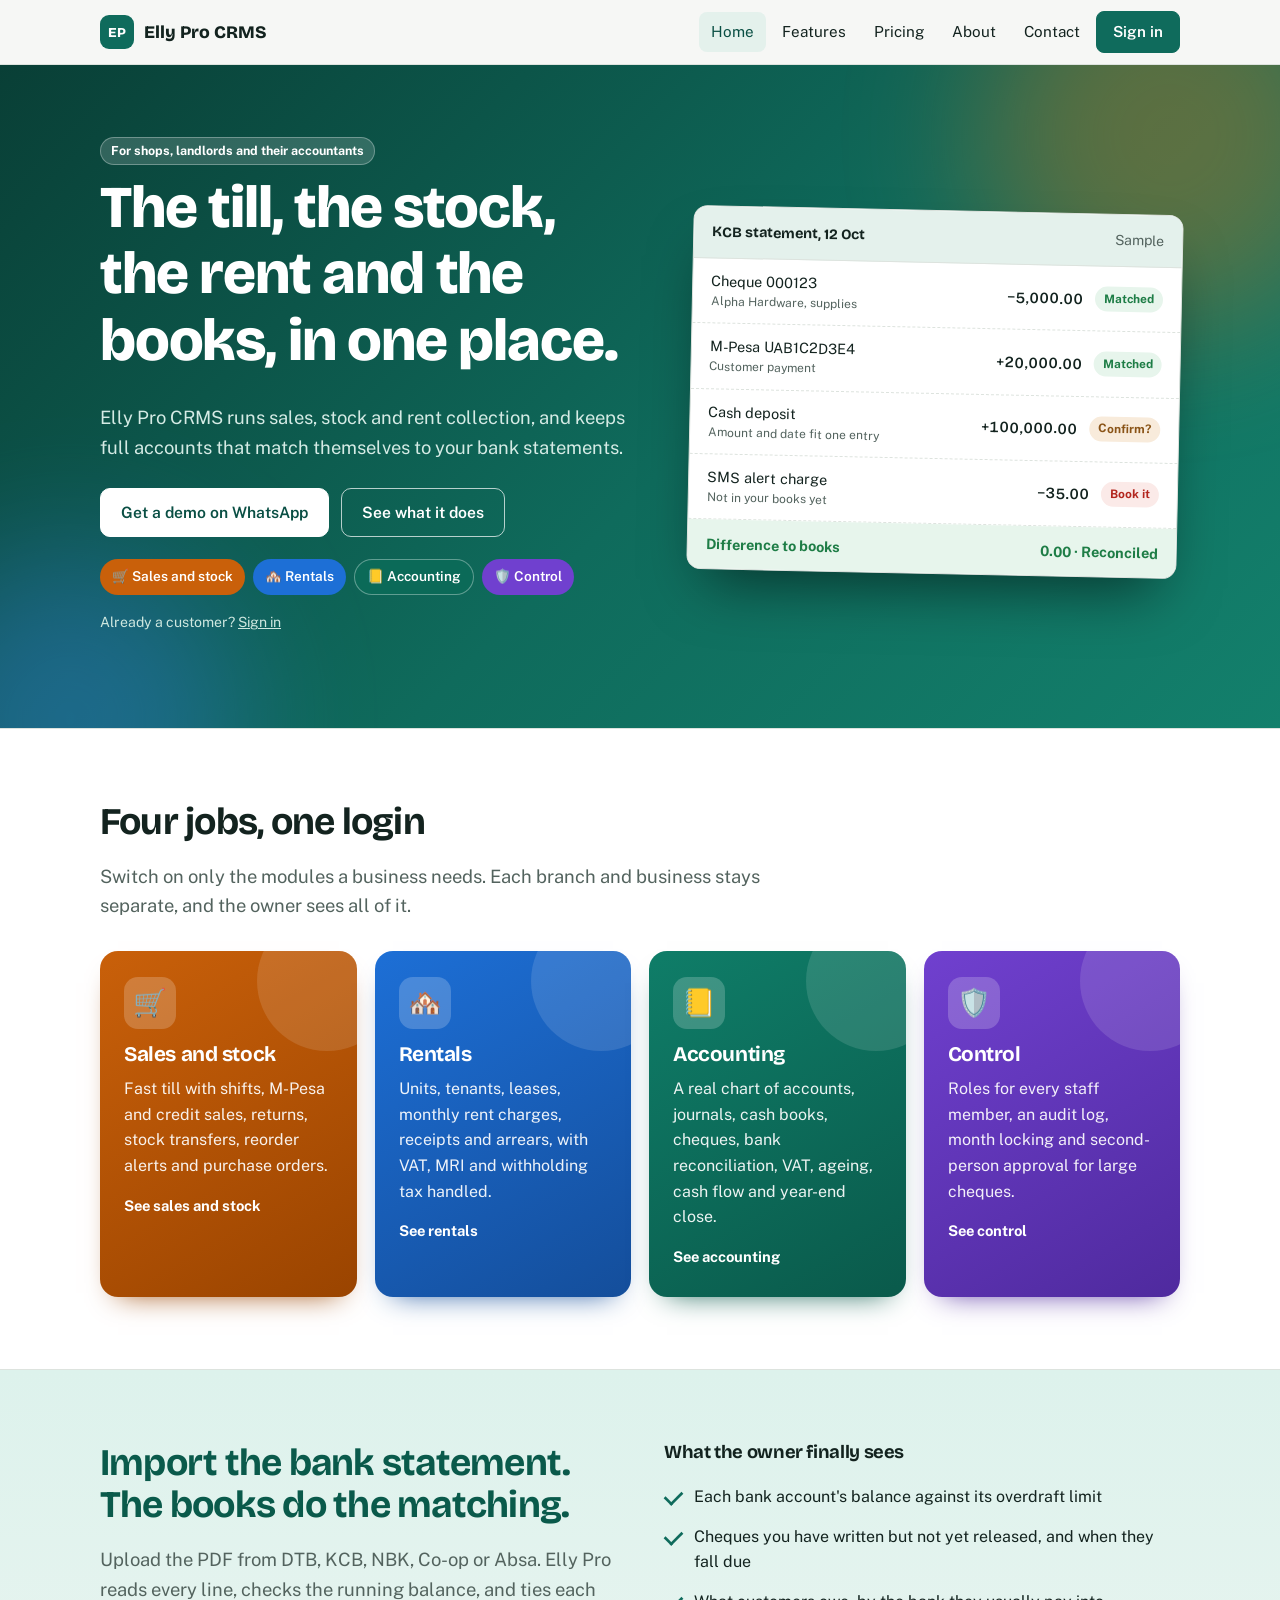
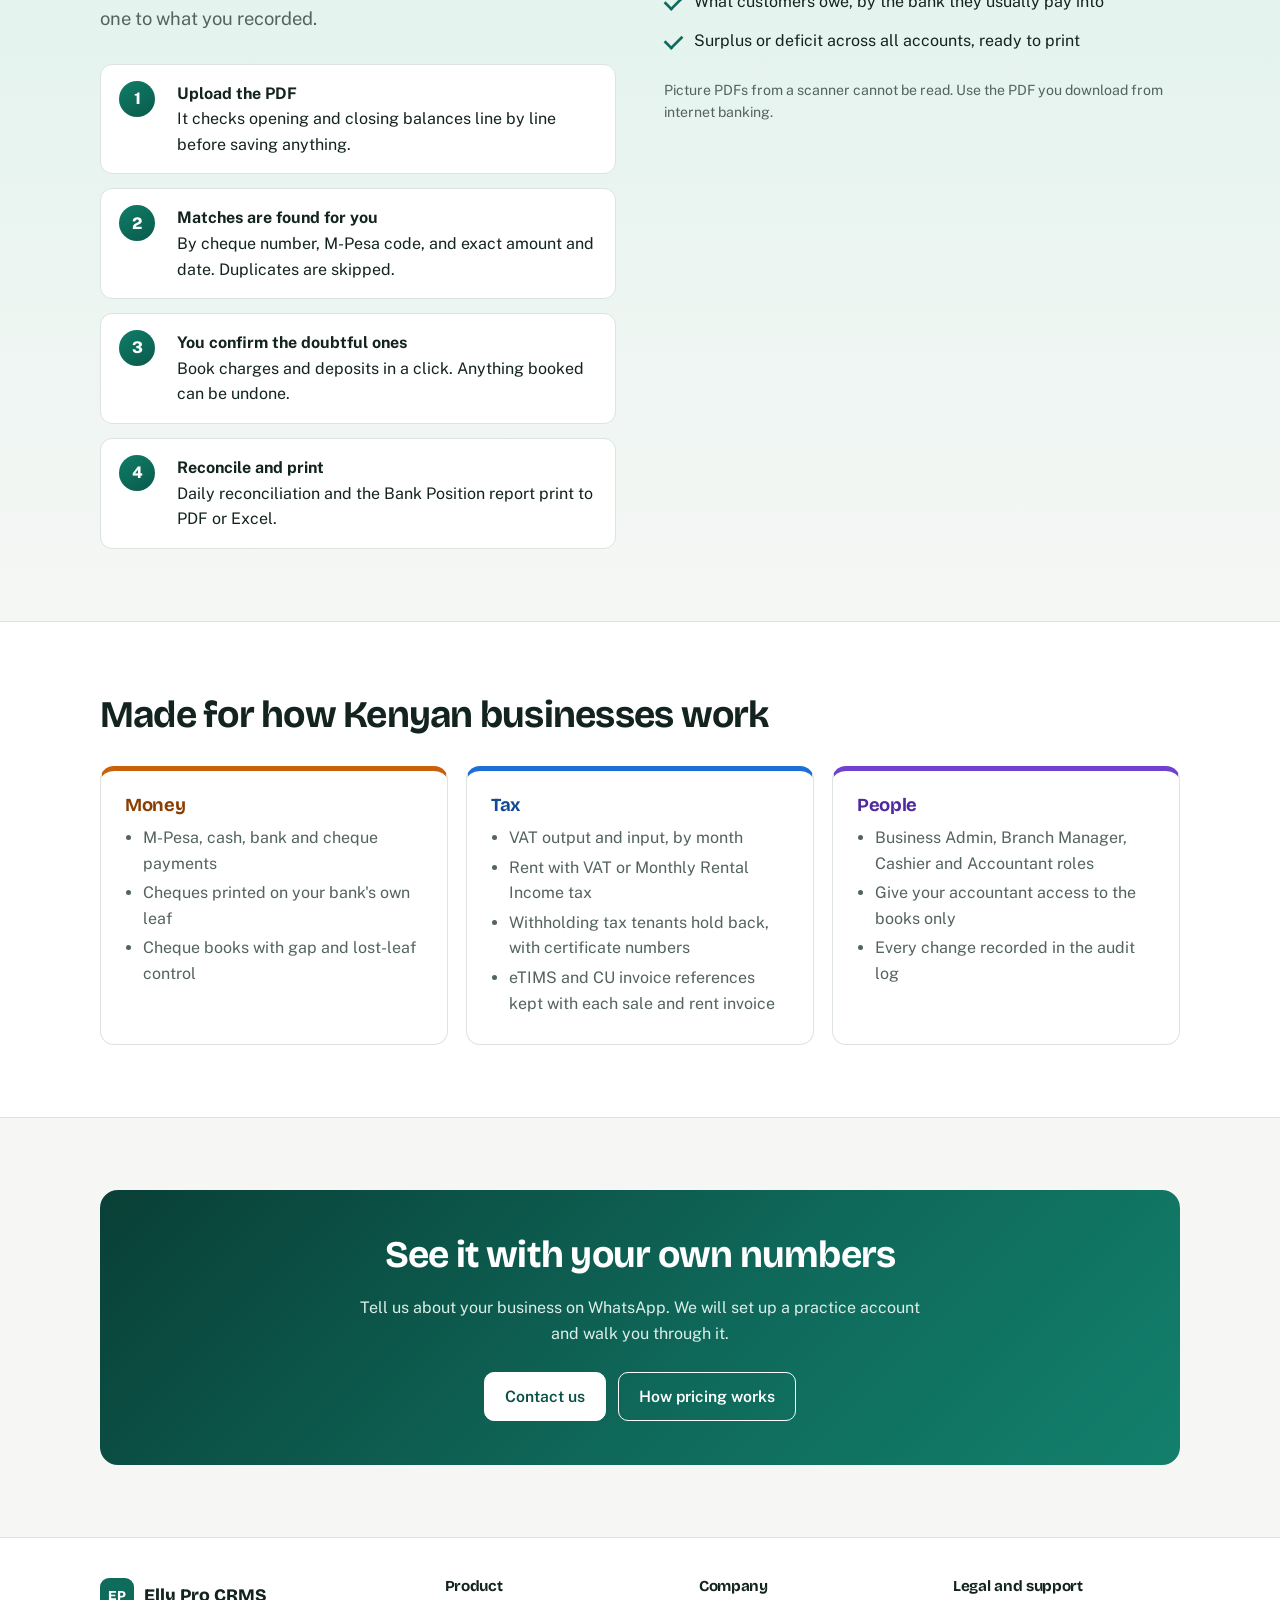
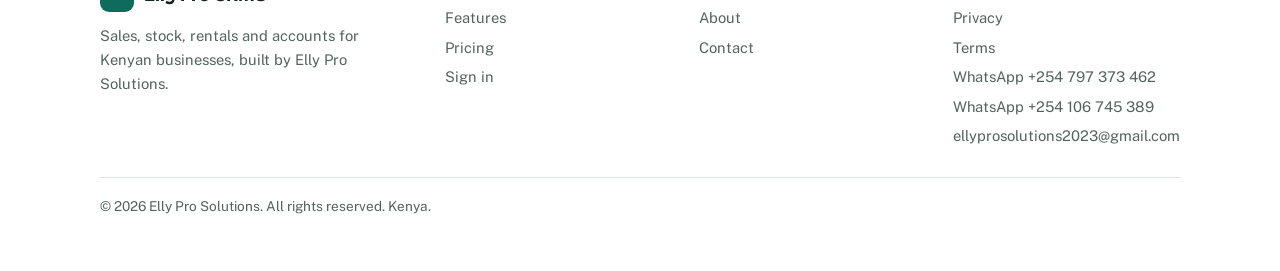
==== index.html @ b76f07c7 "Add files via upload" ====
<!doctype html>
<html lang="en"><head><meta charset="utf-8"><meta name="viewport" content="width=device-width,initial-scale=1">
<title>Elly Pro CRMS | Sales, stock, rentals and accounts for Kenyan businesses</title><meta name="description" content="POS, stock, rent collection and full accounting with bank statement auto-matching for Kenyan businesses.">
<meta name="theme-color" content="#0F6B5C"><link rel="icon" href="../favicon.ico"><link rel="apple-touch-icon" href="../apple-touch-icon.png">
<link rel="preconnect" href="https://fonts.googleapis.com"><link rel="preconnect" href="https://fonts.gstatic.com" crossorigin>
<link href="https://fonts.googleapis.com/css2?family=Bricolage+Grotesque:opsz,wght@12..96,600;12..96,700;12..96,800&family=Public+Sans:wght@400;500;600&display=swap" rel="stylesheet">
<link rel="stylesheet" href="styles.css"></head><body>
<a class="skip" href="#main">Skip to content</a>
<header class="top"><div class="wrap bar"><a class="logo" href="index.html"><span class="mark">EP</span>Elly Pro CRMS</a>
<button class="menu" id="menu" aria-expanded="false" aria-controls="nav">Menu</button>
<nav class="main" id="nav" aria-label="Main"><a href="index.html" aria-current=page>Home</a><a href="features.html">Features</a><a href="pricing.html">Pricing</a><a href="about.html">About</a><a href="contact.html">Contact</a><a class="btn" href="../">Sign in</a></nav></div></header>
<main id="main">
<section class="hero"><div class="wrap hero-grid"><div>
<span class="tag">For shops, landlords and their accountants</span>
<h1>The till, the stock, the rent and the books, in one place.</h1>
<p class="lead">Elly Pro CRMS runs sales, stock and rent collection, and keeps full accounts that match themselves to your bank statements.</p>
<div class="cta"><a class="btn" href="contact.html">Get a demo on WhatsApp</a><a class="btn alt" href="features.html">See what it does</a></div>
<div class="chips"><span class="chip t-sales">🛒 Sales and stock</span><span class="chip t-rent">🏘️ Rentals</span><span class="chip t-acc">📒 Accounting</span><span class="chip t-ctl">🛡️ Control</span></div>
<p class="small" style="margin-top:16px">Already a customer? <a href="../">Sign in</a></p></div>
<div><div class="ledger" role="img" aria-label="Sample bank statement with lines matched to the books">
<div class="hd"><b>KCB statement, 12 Oct</b><span class="small">Sample</span></div>
<div class="row"><div>Cheque 000123<small>Alpha Hardware, supplies</small></div><span class="n">&minus;5,000.00</span><span class="pill p-ok">Matched</span></div>
<div class="row"><div>M-Pesa UAB1C2D3E4<small>Customer payment</small></div><span class="n">+20,000.00</span><span class="pill p-ok">Matched</span></div>
<div class="row"><div>Cash deposit<small>Amount and date fit one entry</small></div><span class="n">+100,000.00</span><span class="pill p-wait">Confirm?</span></div>
<div class="row"><div>SMS alert charge<small>Not in your books yet</small></div><span class="n">&minus;35.00</span><span class="pill p-new">Book it</span></div>
<div class="ft"><span>Difference to books</span><span>0.00 &middot; Reconciled</span></div></div></div></div></section>

<section class="tint"><div class="wrap"><h2>Four jobs, one login</h2>
<p class="lead">Switch on only the modules a business needs. Each branch and business stays separate, and the owner sees all of it.</p>
<div class="tiles">
<a class="tile t-sales" href="features.html#sales"><span class="ico">🛒</span><h3>Sales and stock</h3><p>Fast till with shifts, M-Pesa and credit sales, returns, stock transfers, reorder alerts and purchase orders.</p><span class="go">See sales and stock</span></a>
<a class="tile t-rent" href="features.html#rentals"><span class="ico">🏘️</span><h3>Rentals</h3><p>Units, tenants, leases, monthly rent charges, receipts and arrears, with VAT, MRI and withholding tax handled.</p><span class="go">See rentals</span></a>
<a class="tile t-acc" href="features.html#accounting"><span class="ico">📒</span><h3>Accounting</h3><p>A real chart of accounts, journals, cash books, cheques, bank reconciliation, VAT, ageing, cash flow and year-end close.</p><span class="go">See accounting</span></a>
<a class="tile t-ctl" href="features.html#control"><span class="ico">🛡️</span><h3>Control</h3><p>Roles for every staff member, an audit log, month locking and second-person approval for large cheques.</p><span class="go">See control</span></a></div></div></section>

<section class="acc-band t-acc"><div class="wrap split"><div>
<h2>Import the bank statement. The books do the matching.</h2>
<p class="lead">Upload the PDF from DTB, KCB, NBK, Co-op or Absa. Elly Pro reads every line, checks the running balance, and ties each one to what you recorded.</p>
<ol class="steps">
<li><div><b>Upload the PDF</b>It checks opening and closing balances line by line before saving anything.</div></li>
<li><div><b>Matches are found for you</b>By cheque number, M-Pesa code, and exact amount and date. Duplicates are skipped.</div></li>
<li><div><b>You confirm the doubtful ones</b>Book charges and deposits in a click. Anything booked can be undone.</div></li>
<li><div><b>Reconcile and print</b>Daily reconciliation and the Bank Position report print to PDF or Excel.</div></li></ol></div>
<div><h3>What the owner finally sees</h3><ul class="checks">
<li>Each bank account's balance against its overdraft limit</li>
<li>Cheques you have written but not yet released, and when they fall due</li>
<li>What customers owe, by the bank they usually pay into</li>
<li>Surplus or deficit across all accounts, ready to print</li></ul>
<p class="small" style="margin-top:18px">Picture PDFs from a scanner cannot be read. Use the PDF you download from internet banking.</p></div></div></section>

<section class="tint"><div class="wrap"><h2>Made for how Kenyan businesses work</h2>
<div class="cards">
<div class="card k1"><h3>Money</h3><ul><li>M-Pesa, cash, bank and cheque payments</li><li>Cheques printed on your bank's own leaf</li><li>Cheque books with gap and lost-leaf control</li></ul></div>
<div class="card k2"><h3>Tax</h3><ul><li>VAT output and input, by month</li><li>Rent with VAT or Monthly Rental Income tax</li><li>Withholding tax tenants hold back, with certificate numbers</li><li>eTIMS and CU invoice references kept with each sale and rent invoice</li></ul></div>
<div class="card k3"><h3>People</h3><ul><li>Business Admin, Branch Manager, Cashier and Accountant roles</li><li>Give your accountant access to the books only</li><li>Every change recorded in the audit log</li></ul></div></div></div></section>

<section><div class="wrap"><div class="band"><h2>See it with your own numbers</h2>
<p>Tell us about your business on WhatsApp. We will set up a practice account and walk you through it.</p>
<div class="cta" style="justify-content:center"><a class="btn" href="contact.html">Contact us</a><a class="btn alt" href="pricing.html">How pricing works</a></div></div></div></section></main>
<footer class="foot"><div class="wrap"><div class="fgrid">
<div><a class="logo" href="index.html" style="padding:0"><span class="mark">EP</span>Elly Pro CRMS</a><p style="margin-top:12px;max-width:34ch">Sales, stock, rentals and accounts for Kenyan businesses, built by Elly Pro Solutions.</p></div>
<div><h3>Product</h3><a href="features.html">Features</a><a href="pricing.html">Pricing</a><a href="../">Sign in</a></div>
<div><h3>Company</h3><a href="about.html">About</a><a href="contact.html">Contact</a></div>
<div><h3>Legal and support</h3><a href="privacy.html">Privacy</a><a href="terms.html">Terms</a><a href="https://wa.me/254797373462">WhatsApp +254 797 373 462</a><a href="https://wa.me/254106745389">WhatsApp +254 106 745 389</a><a href="mailto:ellyprosolutions2023@gmail.com">ellyprosolutions2023@gmail.com</a></div></div>
<p class="legal">&copy; <span id="y"></span> Elly Pro Solutions. All rights reserved. Kenya.</p></div></footer>
<script src="site.js"></script></body></html>
---- styles.css ----
:root{--bg:#F6F7F5;--surface:#fff;--ink:#13231F;--soft:#53635E;--line:#DDE3DE;--green:#0F6B5C;--green-d:#0A4F44;--green-s:#E4F1EC;--amber:#C77D2E;--amber-s:#F8EBDB;--red:#B3261E;--ok:#1E7D46;--ok-s:#E7F5EC;--max:1120px}
@media (prefers-color-scheme:dark){:root{--bg:#0E1815;--surface:#15231F;--ink:#EAF1EE;--soft:#9DB0AA;--line:#27382F;--green:#3FB59F;--green-d:#2E9983;--green-s:#173A32;--amber:#E0A262;--amber-s:#3A2B18;--ok-s:#173A26}}
*{box-sizing:border-box}html{scroll-behavior:smooth}
body{margin:0;background:var(--bg);color:var(--ink);font:16px/1.6 "Public Sans",system-ui,sans-serif;-webkit-font-smoothing:antialiased}
h1,h2,h3{font-family:"Bricolage Grotesque","Public Sans",sans-serif;line-height:1.12;letter-spacing:-.02em;margin:0 0 .5em}
h1{font-size:clamp(2.2rem,5.2vw,3.7rem);font-weight:800}h2{font-size:clamp(1.6rem,3.4vw,2.35rem);font-weight:700}h3{font-size:1.15rem;font-weight:700}
p{margin:0 0 1em}a{color:var(--green)}a:hover{color:var(--green-d)}
.wrap{max-width:var(--max);margin:0 auto;padding:0 20px}
.skip{position:absolute;left:-999px}.skip:focus{left:12px;top:12px;background:var(--surface);padding:8px 12px;z-index:99}
:focus-visible{outline:3px solid var(--amber);outline-offset:2px}
header.top{position:sticky;top:0;z-index:20;background:color-mix(in srgb,var(--bg) 92%,transparent);backdrop-filter:blur(8px);border-bottom:1px solid var(--line)}
.bar{display:flex;align-items:center;gap:20px;min-height:64px}
.logo{display:flex;align-items:center;gap:10px;text-decoration:none;color:var(--ink);font:800 1.1rem "Bricolage Grotesque",sans-serif}
.mark{width:34px;height:34px;border-radius:9px;background:var(--green);color:#fff;display:grid;place-items:center;font-size:.85rem;font-weight:800}
nav.main{margin-left:auto;display:flex;gap:4px;align-items:center}
nav.main a{padding:8px 12px;border-radius:8px;text-decoration:none;color:var(--ink);font-size:.95rem}
nav.main a:hover,nav.main a[aria-current]{background:var(--green-s);color:var(--green-d)}
.btn{display:inline-flex;align-items:center;justify-content:center;gap:8px;padding:11px 20px;border-radius:10px;border:1.5px solid var(--green);background:var(--green);color:#fff;text-decoration:none;font-weight:600;cursor:pointer;font-size:.98rem;font-family:inherit}
.btn:hover{background:var(--green-d);color:#fff}
.btn.alt{background:transparent;color:var(--green)}.btn.alt:hover{background:var(--green-s);color:var(--green-d)}
nav.main .btn{color:#fff;padding:8px 16px}nav.main .btn:hover{background:var(--green-d)}
.menu{display:none;margin-left:auto;background:none;border:1px solid var(--line);border-radius:8px;padding:8px 12px;color:var(--ink);font:inherit}
@media(max-width:820px){.menu{display:block}nav.main{display:none;position:absolute;left:0;right:0;top:64px;background:var(--bg);border-bottom:1px solid var(--line);flex-direction:column;align-items:stretch;padding:10px 20px 16px;margin:0}nav.main.open{display:flex}}
section{padding:72px 0}section.tint{background:var(--surface);border-block:1px solid var(--line)}
.lead{font-size:1.15rem;color:var(--soft);max-width:60ch}
.hero{padding:64px 0 56px}.hero-grid{display:grid;grid-template-columns:1.05fr .95fr;gap:48px;align-items:center}
@media(max-width:900px){.hero-grid{grid-template-columns:1fr}}
.cta{display:flex;gap:12px;flex-wrap:wrap;margin-top:26px}
.small{font-size:.88rem;color:var(--soft)}
/* ledger exhibit */
.ledger{background:var(--surface);border:1px solid var(--line);border-radius:14px;box-shadow:0 18px 40px -22px rgba(15,60,50,.35);overflow:hidden;font-size:.9rem}
.ledger .hd{display:flex;justify-content:space-between;gap:10px;padding:14px 18px;border-bottom:1px solid var(--line);background:var(--green-s)}
.ledger .hd b{font-family:"Bricolage Grotesque",sans-serif}
.row{display:grid;grid-template-columns:1fr auto auto;gap:12px;align-items:center;padding:11px 18px;border-bottom:1px dashed var(--line)}
.row:last-of-type{border-bottom:0}.row .n{font-variant-numeric:tabular-nums;font-weight:600}
.row small{display:block;color:var(--soft)}
.pill{font-size:.74rem;font-weight:700;padding:3px 9px;border-radius:99px;white-space:nowrap}
.p-ok{background:var(--ok-s);color:var(--ok)}.p-wait{background:var(--amber-s);color:#8A5417}.p-new{background:#FBEAE8;color:var(--red)}
@media(prefers-color-scheme:dark){.p-wait{color:var(--amber)}.p-new{background:#3A1D1A;color:#F08C85}}
.ledger .ft{display:flex;justify-content:space-between;padding:13px 18px;background:var(--ok-s);color:var(--ok);font-weight:700}
.cards{display:grid;grid-template-columns:repeat(auto-fit,minmax(250px,1fr));gap:18px;margin-top:30px}
.card{background:var(--surface);border:1px solid var(--line);border-radius:14px;padding:24px}
.card .ic{font-size:1.5rem;margin-bottom:8px}
.card ul{padding-left:18px;margin:.6em 0 0;color:var(--soft)}.card li{margin:.25em 0}
.steps{counter-reset:s;list-style:none;padding:0;margin:30px 0 0;display:grid;gap:14px}
.steps li{counter-increment:s;display:grid;grid-template-columns:44px 1fr;gap:14px;background:var(--surface);border:1px solid var(--line);border-radius:12px;padding:16px 18px}
.steps li::before{content:counter(s);width:36px;height:36px;border-radius:50%;background:var(--green);color:#fff;display:grid;place-items:center;font-weight:800}
.steps b{display:block}
.split{display:grid;grid-template-columns:1fr 1fr;gap:48px;align-items:start}@media(max-width:860px){.split{grid-template-columns:1fr;gap:28px}}
.checks{list-style:none;padding:0;margin:14px 0 0}.checks li{padding:7px 0 7px 30px;position:relative}
.checks li::before{content:"";position:absolute;left:0;top:13px;width:16px;height:9px;border-left:3px solid var(--green);border-bottom:3px solid var(--green);transform:rotate(-45deg) scale(.9)}
.band{background:var(--green);color:#fff;border-radius:18px;padding:44px 32px;text-align:center}
.band h2{color:#fff}.band p{color:#DCEFE9;margin-inline:auto;max-width:56ch}
.band .btn{background:#fff;color:var(--green-d);border-color:#fff}.band .btn.alt{background:transparent;color:#fff;border-color:#fff}.band .btn.alt:hover{background:rgba(255,255,255,.14)}
@media(prefers-color-scheme:dark){.band{background:#143B33}.band .btn{color:#0E1815}}
.tag{display:inline-block;font-size:.78rem;font-weight:700;padding:3px 10px;border-radius:99px;background:var(--amber-s);color:#8A5417;margin-bottom:10px}
@media(prefers-color-scheme:dark){.tag{color:var(--amber)}}
table.t{width:100%;border-collapse:collapse;background:var(--surface);border:1px solid var(--line);border-radius:12px;overflow:hidden}
table.t th,table.t td{text-align:left;padding:12px 16px;border-bottom:1px solid var(--line);vertical-align:top}table.t th{background:var(--green-s)}
.page-head{padding:56px 0 24px}.prose{max-width:74ch}.prose h2{font-size:1.4rem;margin-top:1.8em}.prose li{margin:.3em 0}
form.f{display:grid;gap:14px;max-width:520px}form.f label{font-weight:600;font-size:.92rem;display:grid;gap:6px}
form.f input,form.f select,form.f textarea{font:inherit;padding:11px 12px;border-radius:9px;border:1.5px solid var(--line);background:var(--surface);color:var(--ink)}
footer.foot{border-top:1px solid var(--line);padding:40px 0;background:var(--surface);font-size:.92rem;color:var(--soft)}
.fgrid{display:grid;grid-template-columns:1.4fr 1fr 1fr 1fr;gap:28px}@media(max-width:760px){.fgrid{grid-template-columns:1fr 1fr}}
.fgrid h3{font-size:.95rem;color:var(--ink)}.fgrid a{display:block;color:var(--soft);text-decoration:none;padding:3px 0}.fgrid a:hover{color:var(--green)}
.legal{margin-top:26px;padding-top:18px;border-top:1px solid var(--line);font-size:.85rem}
@media(prefers-reduced-motion:reduce){html{scroll-behavior:auto}}
.plans{align-items:stretch}.plan{display:flex;flex-direction:column}.plan .btn{margin-top:auto;align-self:flex-start}.plan.hot{border:2px solid var(--green)}.price{font:800 2rem 'Bricolage Grotesque',sans-serif;margin:.3em 0}.price span{font:500 .95rem 'Public Sans',sans-serif;color:var(--soft)}.plan .checks{margin-bottom:20px}
.fgrid a.logo{display:flex;color:var(--ink)}

/* ---- product themes ---- */
.t-sales{--c:#C9600A;--cd:#9A4400;--cs:#FDEBDD;--ct:#8A3E00}
.t-rent{--c:#1D6FD6;--cd:#144E9B;--cs:#E0EDFC;--ct:#124A94}
.t-acc{--c:#0F7D68;--cd:#0A5A4B;--cs:#DDF2EC;--ct:#0A5A4B}
.t-ctl{--c:#7040CF;--cd:#4F2A9E;--cs:#EDE5FB;--ct:#4F2A9E}
@media(prefers-color-scheme:dark){.t-sales{--cs:#3A2412;--ct:#F2A25E}.t-rent{--cs:#12263F;--ct:#8DBBF5}.t-acc{--cs:#12332C;--ct:#6FD3BC}.t-ctl{--cs:#271C45;--ct:#BFA3F5}}
/* hero */
.hero{position:relative;overflow:hidden;color:#fff;background:linear-gradient(135deg,#093F36 0%,#0F6B5C 55%,#13806C 100%);padding:72px 0 80px}
.hero::before,.hero::after{content:"";position:absolute;border-radius:50%;filter:blur(70px);opacity:.55;pointer-events:none}
.hero::before{width:380px;height:380px;background:#E8730C;right:-80px;top:-120px;opacity:.35}
.hero::after{width:340px;height:340px;background:#3B82F6;left:-100px;bottom:-160px;opacity:.35}
.hero .wrap{position:relative;z-index:1}
.hero h1{color:#fff}.hero .lead{color:#D5EBE5}.hero .small,.hero .small a{color:#CFE8E0}
.hero .tag{background:rgba(255,255,255,.16);color:#fff;border:1px solid rgba(255,255,255,.3)}
.hero .btn{background:#fff;color:#0A4F44;border-color:#fff}.hero .btn:hover{background:#F0FAF7}
.hero .btn.alt{background:transparent;color:#fff;border-color:rgba(255,255,255,.7)}.hero .btn.alt:hover{background:rgba(255,255,255,.14);color:#fff}
.hero .ledger{box-shadow:0 30px 60px -20px rgba(0,0,0,.55);transform:rotate(1.2deg)}
.chips{display:flex;gap:8px;flex-wrap:wrap;margin-top:22px}
.chip{display:inline-flex;gap:6px;align-items:center;font-size:.85rem;font-weight:600;padding:6px 12px;border-radius:99px;color:#fff}
.chip.t-sales{background:var(--c)}.chip.t-rent{background:var(--c)}.chip.t-acc{background:#0B6A58;border:1px solid rgba(255,255,255,.35)}.chip.t-ctl{background:var(--c)}
/* product tiles */
.tiles{display:grid;grid-template-columns:repeat(auto-fit,minmax(240px,1fr));gap:18px;margin-top:30px}
.tile{position:relative;display:block;text-decoration:none;color:#fff;border-radius:18px;padding:26px 24px 28px;background:linear-gradient(150deg,var(--c),var(--cd));overflow:hidden;transition:transform .18s ease,box-shadow .18s ease;box-shadow:0 14px 28px -18px var(--cd)}
.tile::after{content:"";position:absolute;right:-40px;top:-40px;width:140px;height:140px;border-radius:50%;background:rgba(255,255,255,.12)}
.tile:hover{transform:translateY(-4px);box-shadow:0 22px 34px -18px var(--cd);color:#fff}
.tile .ico{display:grid;place-items:center;width:52px;height:52px;border-radius:14px;background:rgba(255,255,255,.2);font-size:1.7rem;margin-bottom:14px}
.tile h3{color:#fff;font-size:1.3rem}.tile p{color:rgba(255,255,255,.92);margin:0 0 14px}.tile .go{font-weight:700;font-size:.92rem}
@media(prefers-reduced-motion:reduce){.tile{transition:none}.tile:hover{transform:none}}
/* feature bands */
.fx{padding:56px 0;border-top:1px solid var(--line);background:linear-gradient(180deg,var(--cs),transparent 70%)}
.fx .split{margin-top:0;margin-bottom:0}.fx h2{color:var(--ct);display:flex;gap:12px;align-items:center}
.fx h2 .ico{display:grid;place-items:center;width:46px;height:46px;border-radius:13px;background:linear-gradient(150deg,var(--c),var(--cd));font-size:1.4rem}
.fx .checks li::before{border-color:var(--c)}
.fx .checks li{border-bottom:1px solid color-mix(in srgb,var(--c) 18%,transparent)}
/* statement section */
.acc-band{background:linear-gradient(180deg,var(--cs),var(--bg))}
.acc-band .steps li::before{background:linear-gradient(150deg,var(--c),var(--cd))}
.acc-band h2{color:var(--ct)}
/* kenya cards */
.card.k1{border-top:5px solid #C9600A}.card.k2{border-top:5px solid #1D6FD6}.card.k3{border-top:5px solid #7040CF}
.card.k1 h3{color:#8A3E00}.card.k2 h3{color:#124A94}.card.k3 h3{color:#4F2A9E}
@media(prefers-color-scheme:dark){.card.k1 h3{color:#F2A25E}.card.k2 h3{color:#8DBBF5}.card.k3 h3{color:#BFA3F5}}
/* plans */
.plan{border-top:6px solid var(--c)}.plan.hot{border:2px solid var(--c);border-top-width:6px;box-shadow:0 20px 36px -24px var(--c)}
.plan .checks li::before{border-color:var(--c)}.plan .price{color:var(--ct)}
.plan .btn{background:var(--c);border-color:var(--c);color:#fff}.plan .btn.alt{background:transparent;color:var(--ct)}
.plan .tag{background:var(--c);color:#fff}
.band{background:linear-gradient(135deg,#093F36,#0F6B5C 60%,#13806C)}
.hero .ledger{color:var(--ink)}.hero .ledger .small{color:var(--soft)}
.fx .split.wrap{margin-left:auto;margin-right:auto}
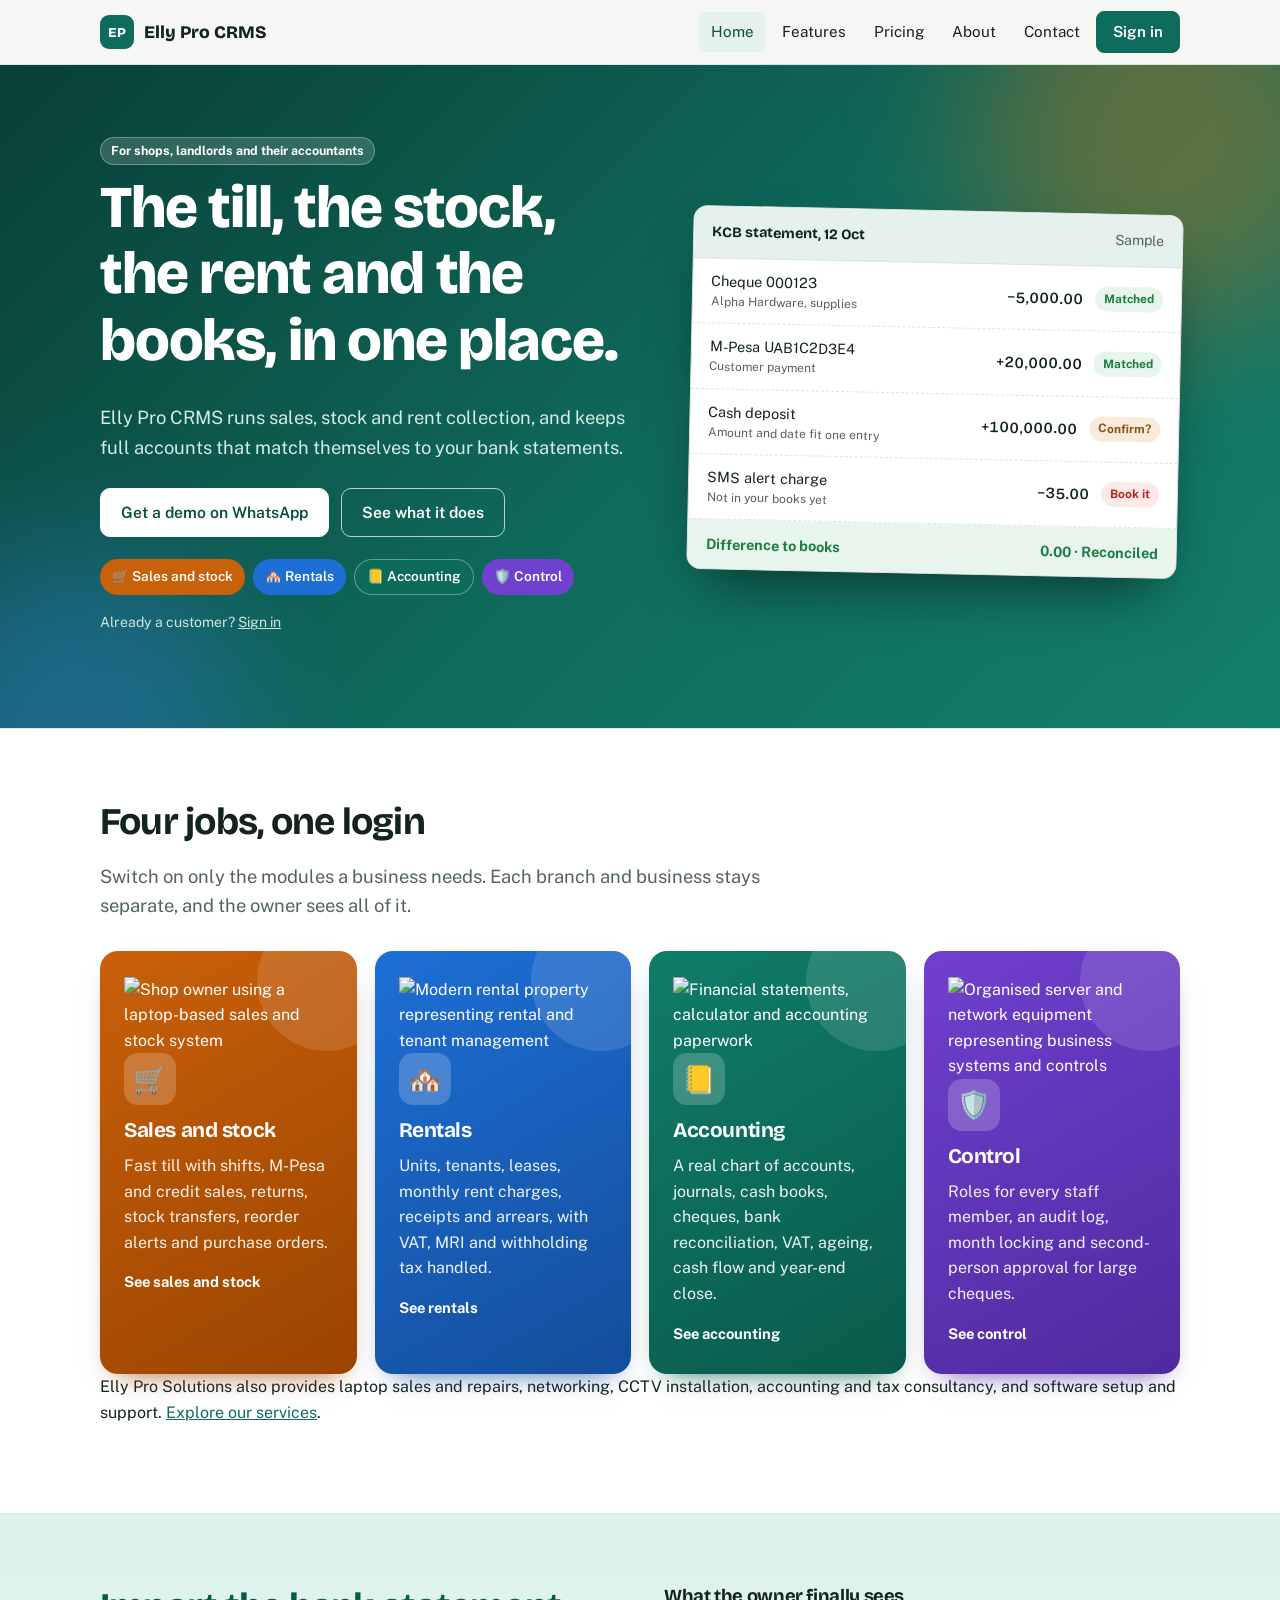
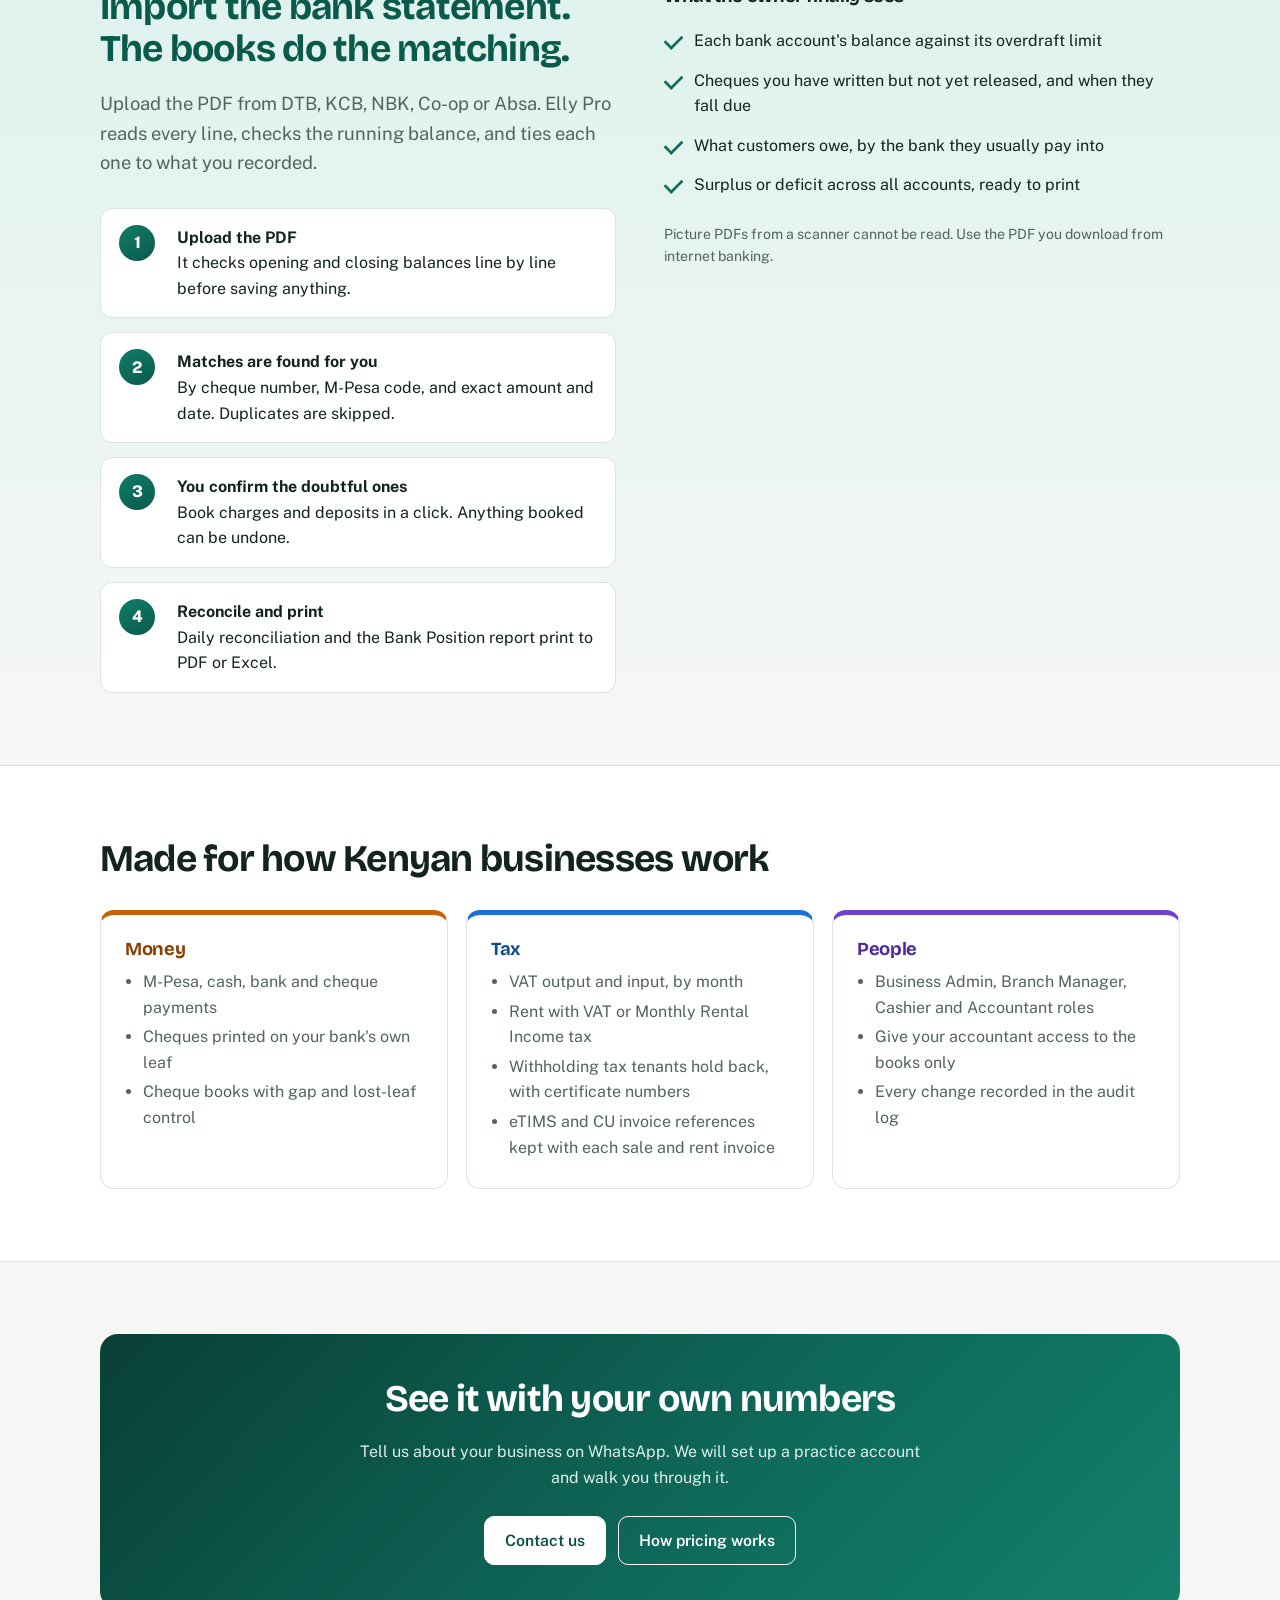
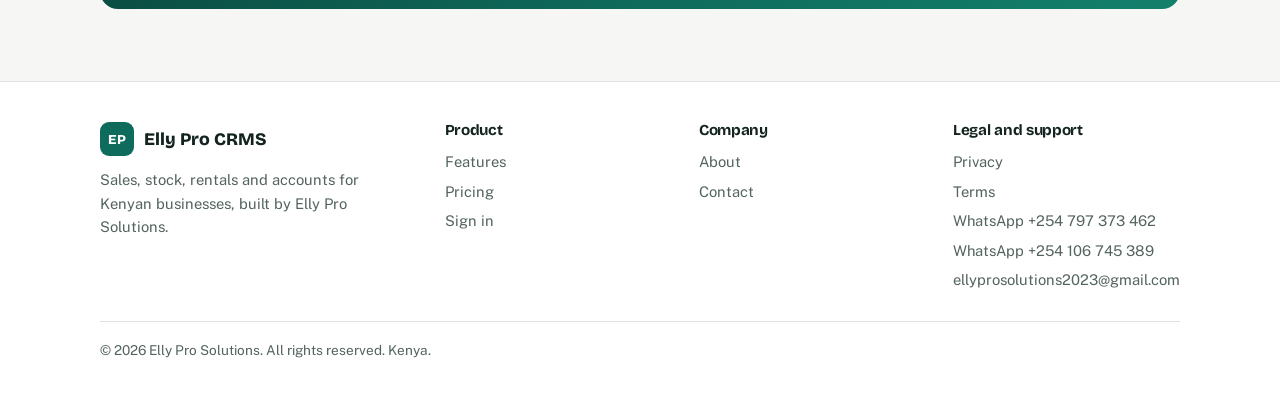
==== commit d49b2197: "feat: add service-specific imagery to homepage preview" ====
--- a/index.html
+++ b/index.html
@@ -27,11 +27,12 @@
 
 <section class="tint"><div class="wrap"><h2>Four jobs, one login</h2>
 <p class="lead">Switch on only the modules a business needs. Each branch and business stays separate, and the owner sees all of it.</p>
-<div class="tiles">
-<a class="tile t-sales" href="features.html#sales"><span class="ico">🛒</span><h3>Sales and stock</h3><p>Fast till with shifts, M-Pesa and credit sales, returns, stock transfers, reorder alerts and purchase orders.</p><span class="go">See sales and stock</span></a>
-<a class="tile t-rent" href="features.html#rentals"><span class="ico">🏘️</span><h3>Rentals</h3><p>Units, tenants, leases, monthly rent charges, receipts and arrears, with VAT, MRI and withholding tax handled.</p><span class="go">See rentals</span></a>
-<a class="tile t-acc" href="features.html#accounting"><span class="ico">📒</span><h3>Accounting</h3><p>A real chart of accounts, journals, cash books, cheques, bank reconciliation, VAT, ageing, cash flow and year-end close.</p><span class="go">See accounting</span></a>
-<a class="tile t-ctl" href="features.html#control"><span class="ico">🛡️</span><h3>Control</h3><p>Roles for every staff member, an audit log, month locking and second-person approval for large cheques.</p><span class="go">See control</span></a></div></div></section>
+<div class="tiles service-tiles">
+<a class="tile t-sales" href="features.html#sales"><img class="service-image" src="https://images.unsplash.com/photo-1556742049-0cfed4f6a45d?auto=format&fit=crop&w=900&q=82" alt="Shop owner using a laptop-based sales and stock system" loading="lazy" decoding="async"><span class="ico" aria-hidden="true">🛒</span><h3>Sales and stock</h3><p>Fast till with shifts, M-Pesa and credit sales, returns, stock transfers, reorder alerts and purchase orders.</p><span class="go">See sales and stock</span></a>
+<a class="tile t-rent" href="features.html#rentals"><img class="service-image" src="https://images.unsplash.com/photo-1560518883-ce09059ee1f6?auto=format&fit=crop&w=900&q=82" alt="Modern rental property representing rental and tenant management" loading="lazy" decoding="async"><span class="ico" aria-hidden="true">🏘️</span><h3>Rentals</h3><p>Units, tenants, leases, monthly rent charges, receipts and arrears, with VAT, MRI and withholding tax handled.</p><span class="go">See rentals</span></a>
+<a class="tile t-acc" href="features.html#accounting"><img class="service-image" src="https://images.unsplash.com/photo-1554224155-6726b3ff858f?auto=format&fit=crop&w=900&q=82" alt="Financial statements, calculator and accounting paperwork" loading="lazy" decoding="async"><span class="ico" aria-hidden="true">📒</span><h3>Accounting</h3><p>A real chart of accounts, journals, cash books, cheques, bank reconciliation, VAT, ageing, cash flow and year-end close.</p><span class="go">See accounting</span></a>
+<a class="tile t-ctl" href="features.html#control"><img class="service-image" src="https://images.unsplash.com/photo-1558494949-ef010cbdcc31?auto=format&fit=crop&w=900&q=82" alt="Organised server and network equipment representing business systems and controls" loading="lazy" decoding="async"><span class="ico" aria-hidden="true">🛡️</span><h3>Control</h3><p>Roles for every staff member, an audit log, month locking and second-person approval for large cheques.</p><span class="go">See control</span></a></div>
+<p class="service-note">Elly Pro Solutions also provides laptop sales and repairs, networking, CCTV installation, accounting and tax consultancy, and software setup and support. <a href="about.html">Explore our services</a>.</p></div></section>
 
 <section class="acc-band t-acc"><div class="wrap split"><div>
 <h2>Import the bank statement. The books do the matching.</h2>
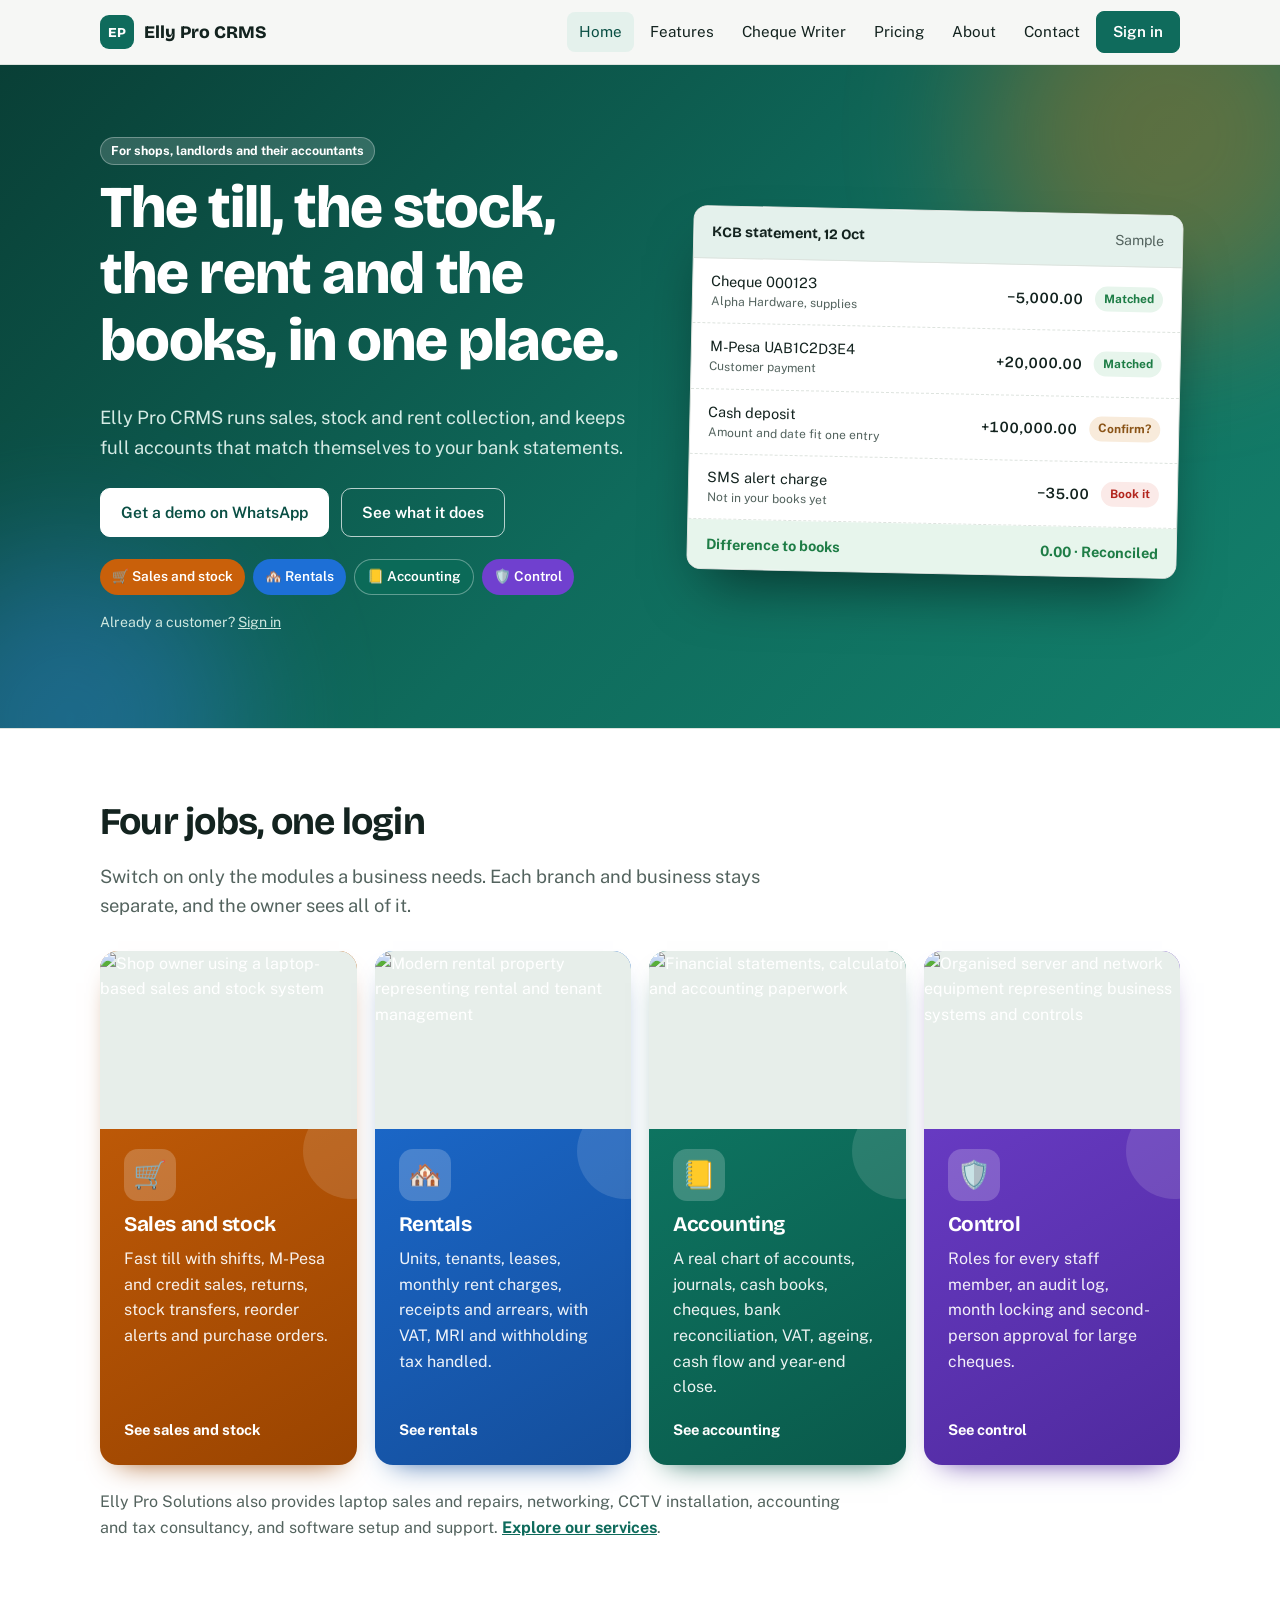
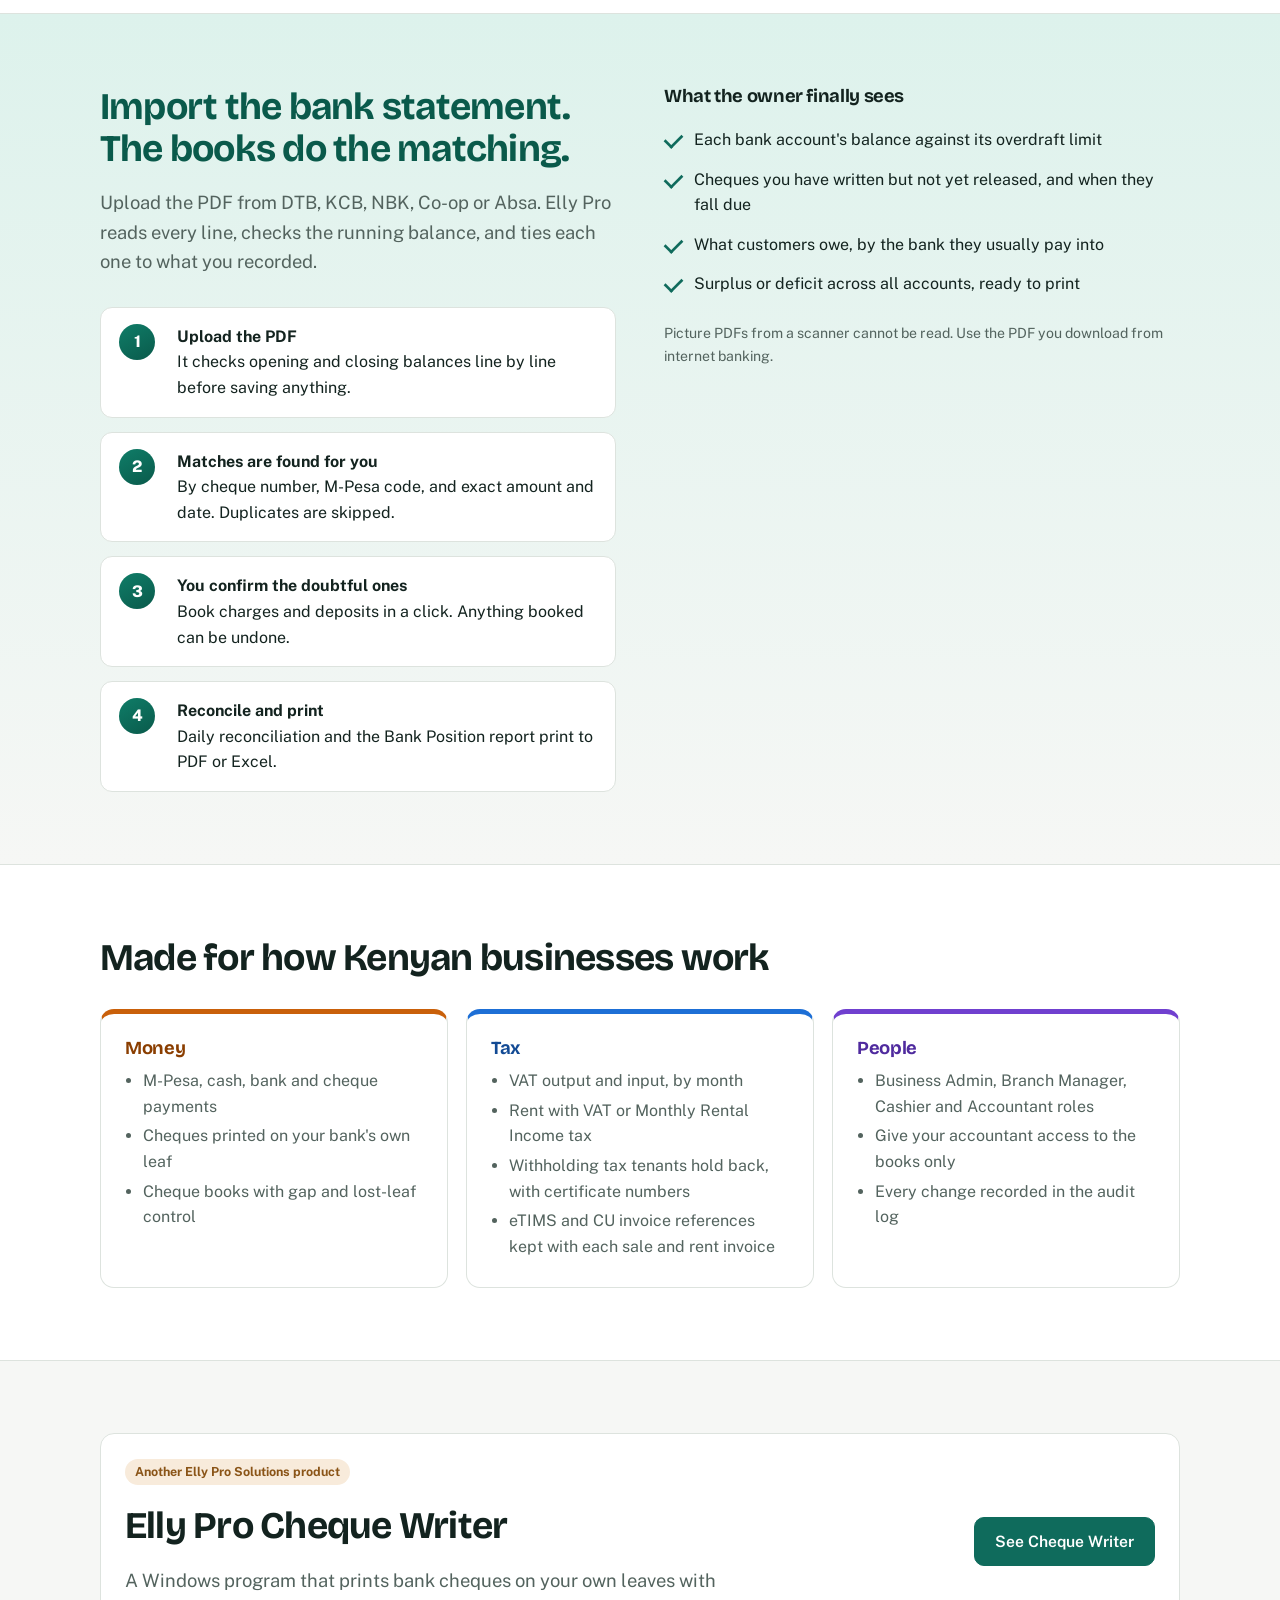
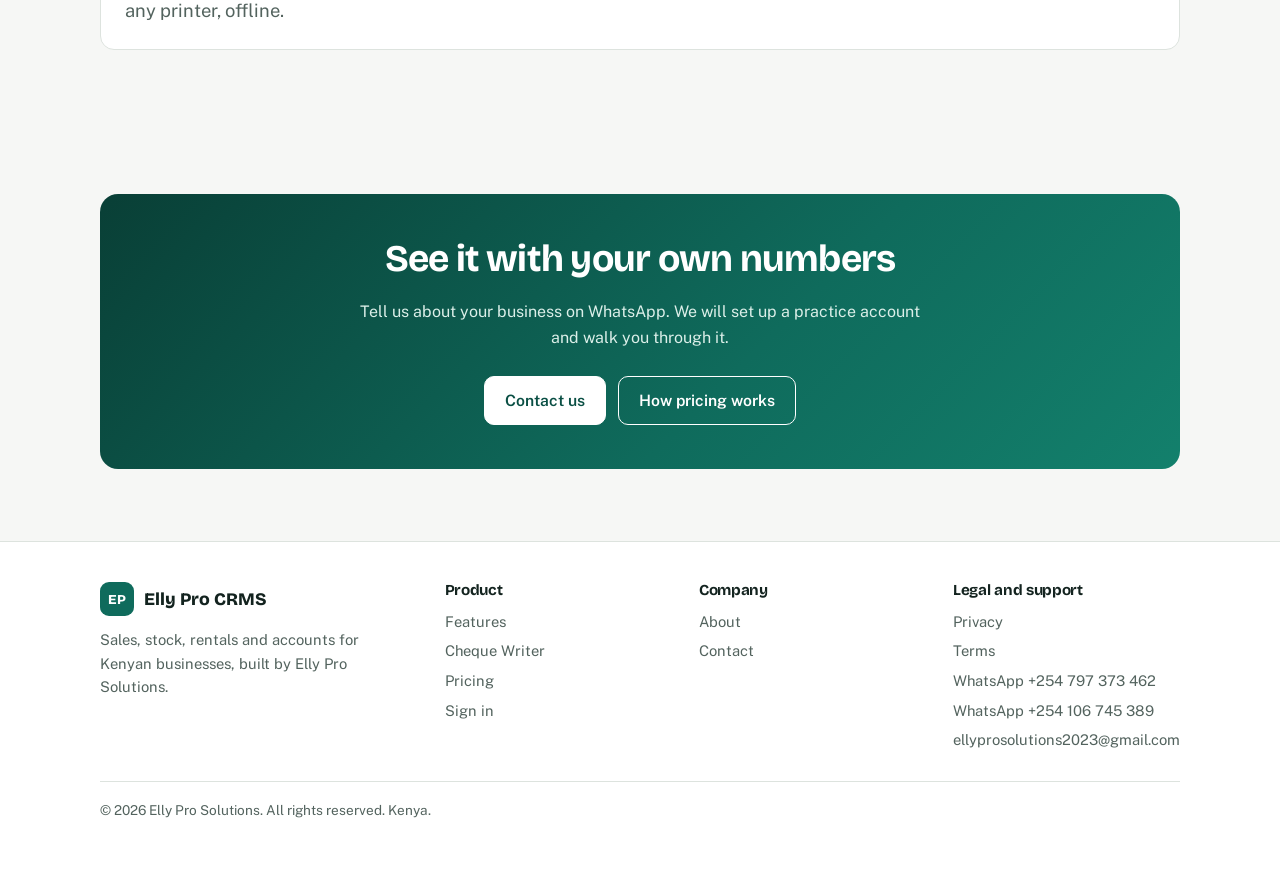
==== commit 749fc767: "Add Elly Pro Cheque Writer product page, nav and footer links, homepage teaser Price is 'contact us'" ====
--- a/index.html
+++ b/index.html
@@ -8,7 +8,7 @@
 <a class="skip" href="#main">Skip to content</a>
 <header class="top"><div class="wrap bar"><a class="logo" href="index.html"><span class="mark">EP</span>Elly Pro CRMS</a>
 <button class="menu" id="menu" aria-expanded="false" aria-controls="nav">Menu</button>
-<nav class="main" id="nav" aria-label="Main"><a href="index.html" aria-current=page>Home</a><a href="features.html">Features</a><a href="pricing.html">Pricing</a><a href="about.html">About</a><a href="contact.html">Contact</a><a class="btn" href="../">Sign in</a></nav></div></header>
+<nav class="main" id="nav" aria-label="Main"><a href="index.html" aria-current=page>Home</a><a href="features.html">Features</a><a href="cheque-writer.html">Cheque Writer</a><a href="pricing.html">Pricing</a><a href="about.html">About</a><a href="contact.html">Contact</a><a class="btn" href="../">Sign in</a></nav></div></header>
 <main id="main">
 <section class="hero"><div class="wrap hero-grid"><div>
 <span class="tag">For shops, landlords and their accountants</span>
@@ -55,12 +55,14 @@
 <div class="card k2"><h3>Tax</h3><ul><li>VAT output and input, by month</li><li>Rent with VAT or Monthly Rental Income tax</li><li>Withholding tax tenants hold back, with certificate numbers</li><li>eTIMS and CU invoice references kept with each sale and rent invoice</li></ul></div>
 <div class="card k3"><h3>People</h3><ul><li>Business Admin, Branch Manager, Cashier and Accountant roles</li><li>Give your accountant access to the books only</li><li>Every change recorded in the audit log</li></ul></div></div></div></section>
 
+<section><div class="wrap"><div class="card" style="display:flex;gap:24px;align-items:center;justify-content:space-between;flex-wrap:wrap"><div style="max-width:62ch"><span class="tag">Another Elly Pro Solutions product</span><h2 style="margin-top:10px">Elly Pro Cheque Writer</h2><p class="lead" style="margin:0">A Windows program that prints bank cheques on your own leaves with any printer, offline.</p></div><a class="btn" href="cheque-writer.html">See Cheque Writer</a></div></div></section>
+
 <section><div class="wrap"><div class="band"><h2>See it with your own numbers</h2>
 <p>Tell us about your business on WhatsApp. We will set up a practice account and walk you through it.</p>
 <div class="cta" style="justify-content:center"><a class="btn" href="contact.html">Contact us</a><a class="btn alt" href="pricing.html">How pricing works</a></div></div></div></section></main>
 <footer class="foot"><div class="wrap"><div class="fgrid">
 <div><a class="logo" href="index.html" style="padding:0"><span class="mark">EP</span>Elly Pro CRMS</a><p style="margin-top:12px;max-width:34ch">Sales, stock, rentals and accounts for Kenyan businesses, built by Elly Pro Solutions.</p></div>
-<div><h3>Product</h3><a href="features.html">Features</a><a href="pricing.html">Pricing</a><a href="../">Sign in</a></div>
+<div><h3>Product</h3><a href="features.html">Features</a><a href="cheque-writer.html">Cheque Writer</a><a href="pricing.html">Pricing</a><a href="../">Sign in</a></div>
 <div><h3>Company</h3><a href="about.html">About</a><a href="contact.html">Contact</a></div>
 <div><h3>Legal and support</h3><a href="privacy.html">Privacy</a><a href="terms.html">Terms</a><a href="https://wa.me/254797373462">WhatsApp +254 797 373 462</a><a href="https://wa.me/254106745389">WhatsApp +254 106 745 389</a><a href="mailto:ellyprosolutions2023@gmail.com">ellyprosolutions2023@gmail.com</a></div></div>
 <p class="legal">&copy; <span id="y"></span> Elly Pro Solutions. All rights reserved. Kenya.</p></div></footer>
--- a/styles.css
+++ b/styles.css
@@ -118,3 +118,17 @@
 .band{background:linear-gradient(135deg,#093F36,#0F6B5C 60%,#13806C)}
 .hero .ledger{color:var(--ink)}.hero .ledger .small{color:var(--soft)}
 .fx .split.wrap{margin-left:auto;margin-right:auto}
+
+
+/* Service imagery refresh - isolated preview branch */
+.service-tiles .tile{padding:0 0 24px;display:flex;flex-direction:column;align-items:flex-start;min-height:100%;isolation:isolate}
+.service-tiles .service-image{display:block;width:100%;height:178px;object-fit:cover;background:#e7eeea;border:0;border-radius:16px 16px 0 0;margin:0 0 20px}
+.service-tiles .ico,.service-tiles h3,.service-tiles p,.service-tiles .go{margin-left:24px;margin-right:24px}
+.service-tiles .ico{margin-bottom:12px}
+.service-tiles p{flex:1}
+.service-tiles .go{margin-top:4px}
+.service-tiles .tile::after{top:152px;right:-42px;width:96px;height:96px;z-index:-1}
+.service-tiles .tile:hover .service-image{filter:saturate(1.08)}
+.service-note{margin:24px 0 0;color:var(--soft);max-width:76ch}
+.service-note a{font-weight:700}
+@media(max-width:560px){.service-tiles .service-image{height:190px}.service-tiles .tile{padding-bottom:22px}.service-tiles .ico,.service-tiles h3,.service-tiles p,.service-tiles .go{margin-left:20px;margin-right:20px}}
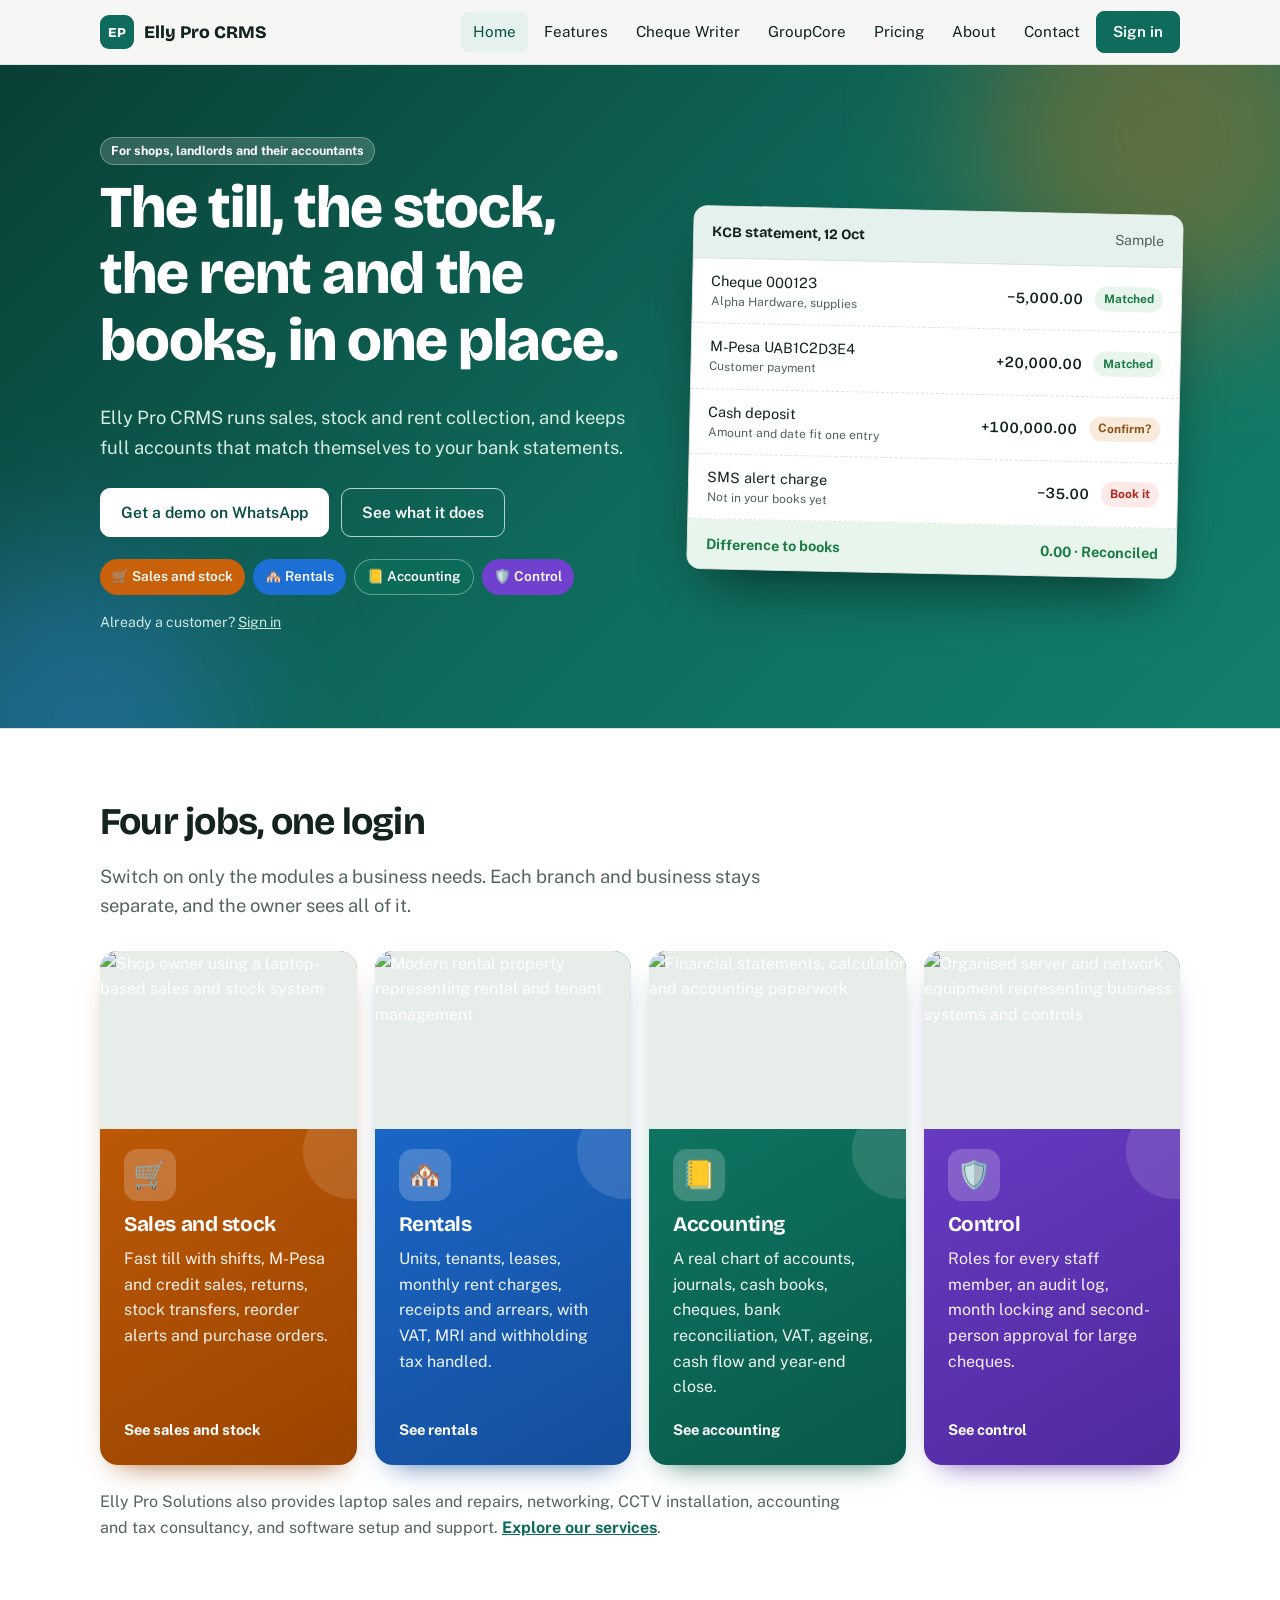
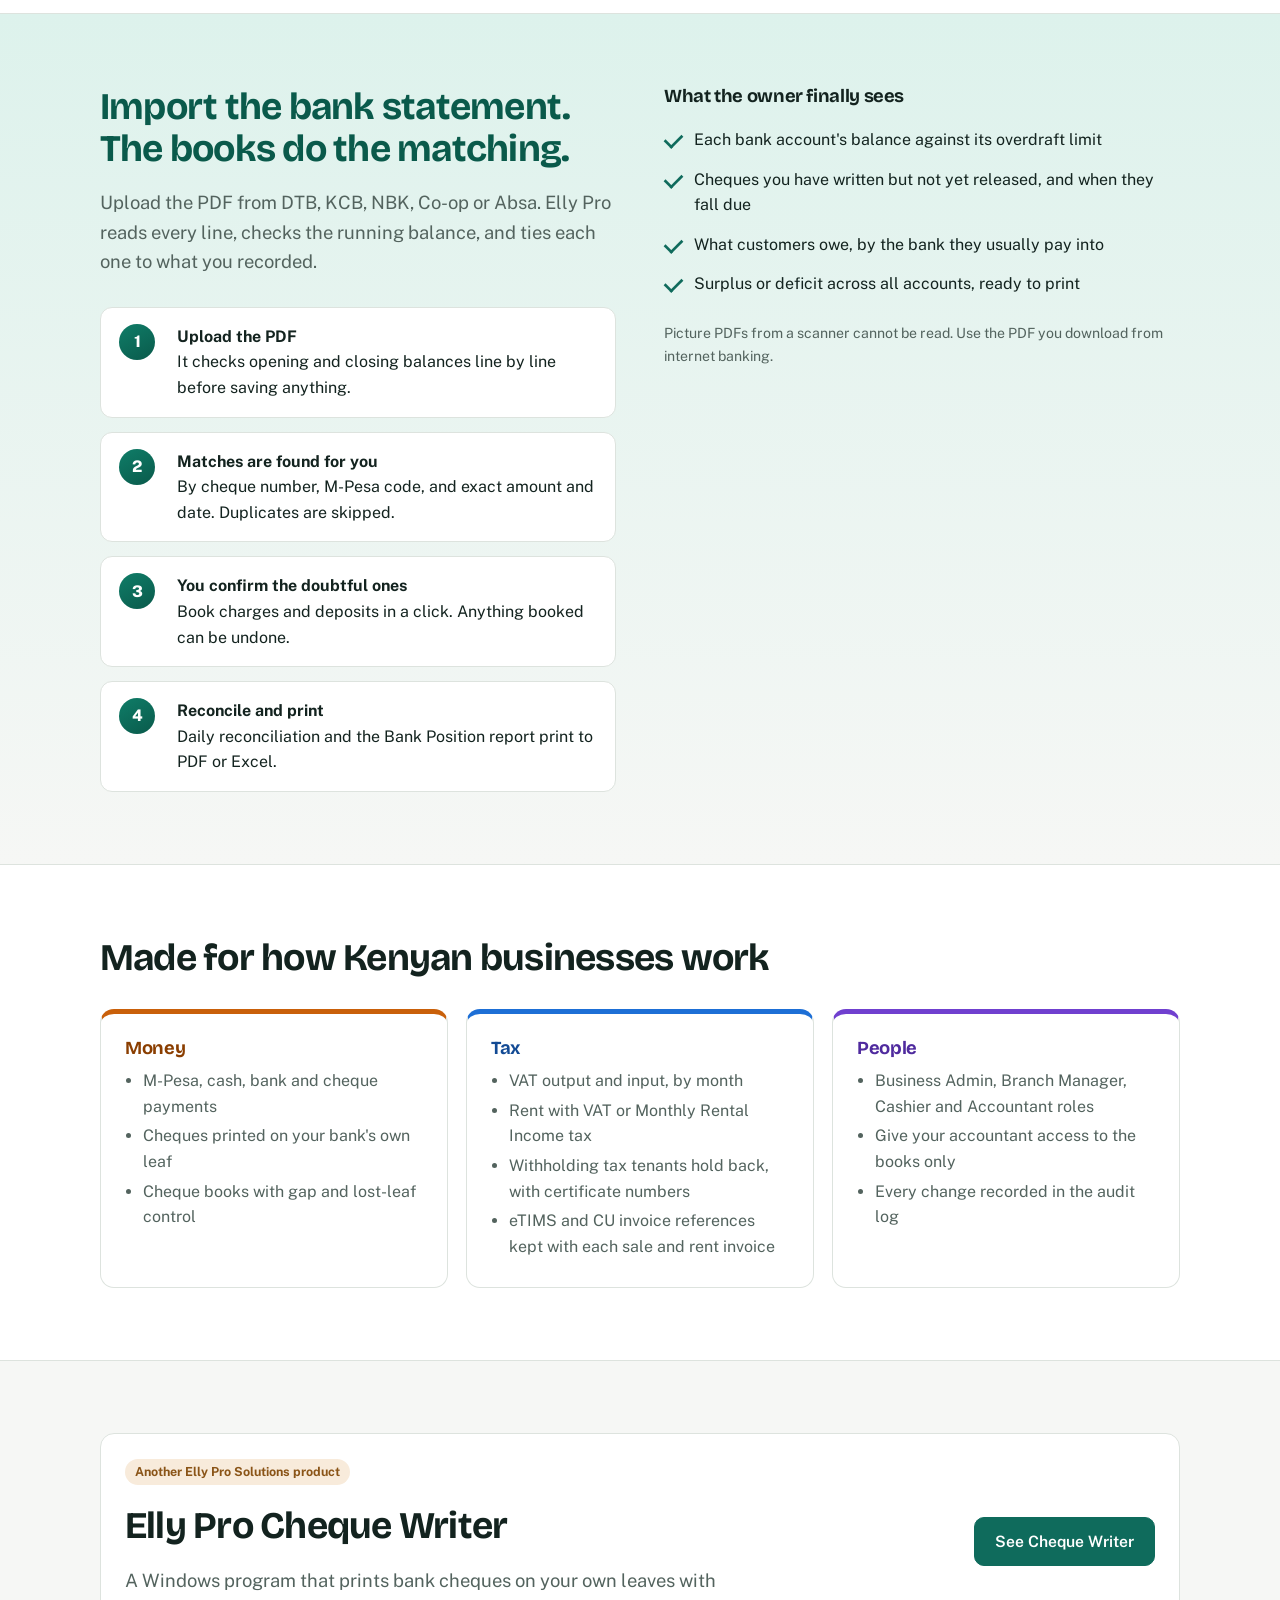
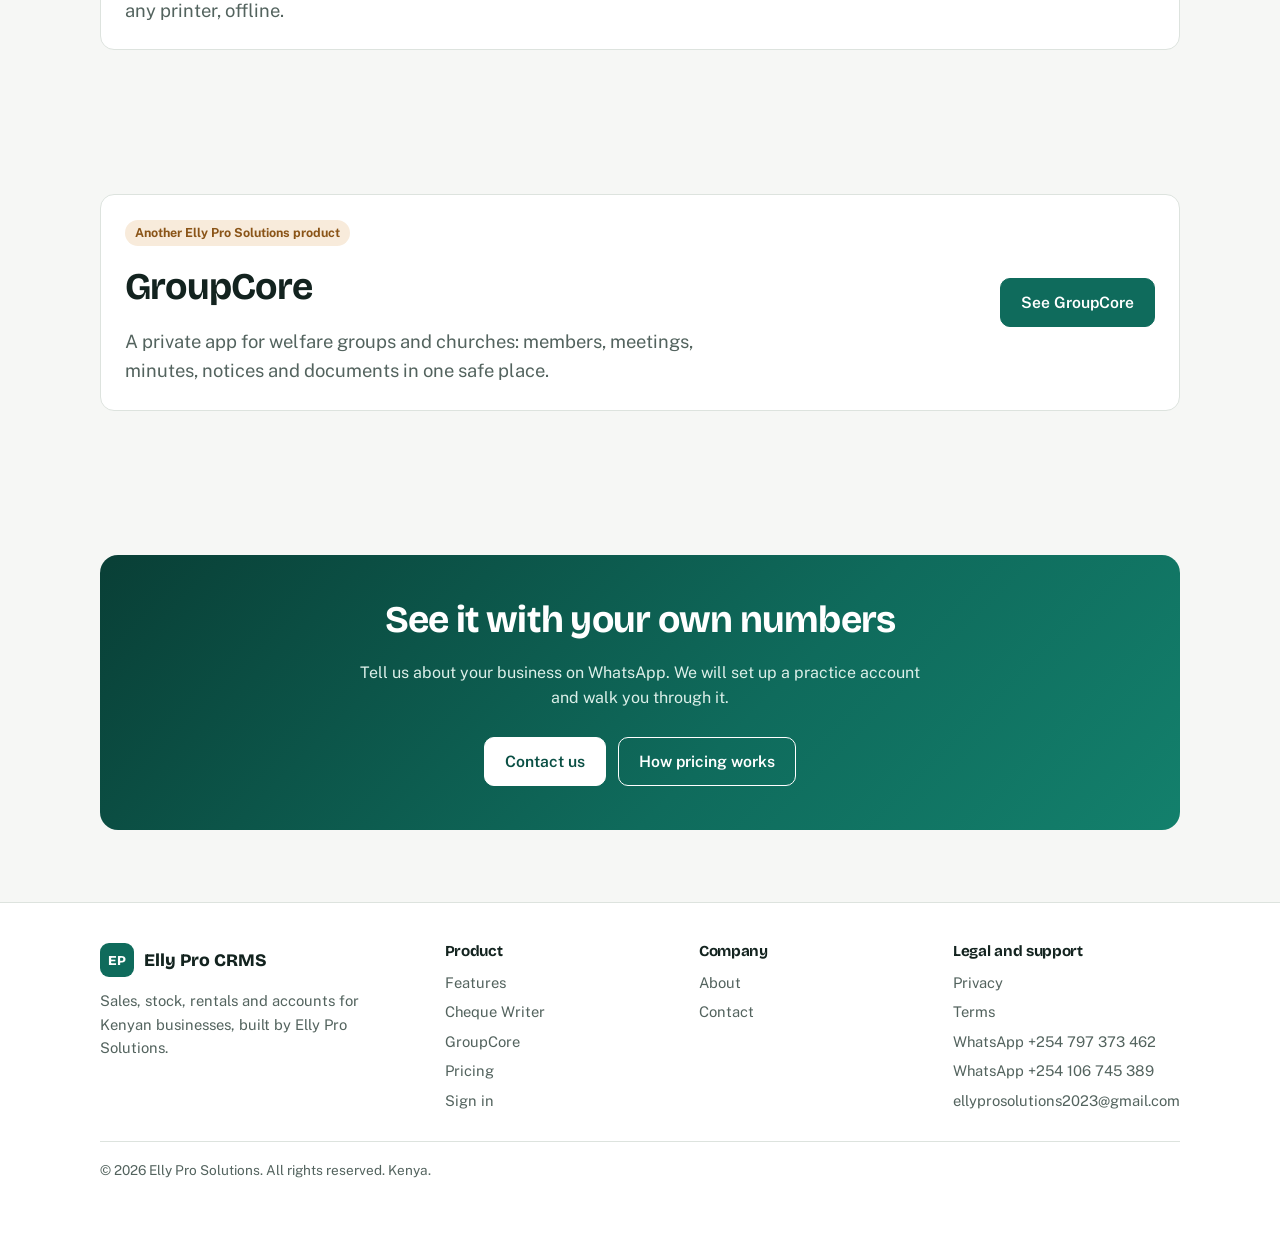
==== commit 3260e7bc: "Add GroupCore product page, menu and footer links, home card Co-Authored-By: Claude Sonnet 5.5 <nore" ====
--- a/index.html
+++ b/index.html
@@ -8,7 +8,7 @@
 <a class="skip" href="#main">Skip to content</a>
 <header class="top"><div class="wrap bar"><a class="logo" href="index.html"><span class="mark">EP</span>Elly Pro CRMS</a>
 <button class="menu" id="menu" aria-expanded="false" aria-controls="nav">Menu</button>
-<nav class="main" id="nav" aria-label="Main"><a href="index.html" aria-current=page>Home</a><a href="features.html">Features</a><a href="cheque-writer.html">Cheque Writer</a><a href="pricing.html">Pricing</a><a href="about.html">About</a><a href="contact.html">Contact</a><a class="btn" href="../">Sign in</a></nav></div></header>
+<nav class="main" id="nav" aria-label="Main"><a href="index.html" aria-current=page>Home</a><a href="features.html">Features</a><a href="cheque-writer.html">Cheque Writer</a><a href="groupcore.html">GroupCore</a><a href="pricing.html">Pricing</a><a href="about.html">About</a><a href="contact.html">Contact</a><a class="btn" href="../">Sign in</a></nav></div></header>
 <main id="main">
 <section class="hero"><div class="wrap hero-grid"><div>
 <span class="tag">For shops, landlords and their accountants</span>
@@ -56,13 +56,14 @@
 <div class="card k3"><h3>People</h3><ul><li>Business Admin, Branch Manager, Cashier and Accountant roles</li><li>Give your accountant access to the books only</li><li>Every change recorded in the audit log</li></ul></div></div></div></section>
 
 <section><div class="wrap"><div class="card" style="display:flex;gap:24px;align-items:center;justify-content:space-between;flex-wrap:wrap"><div style="max-width:62ch"><span class="tag">Another Elly Pro Solutions product</span><h2 style="margin-top:10px">Elly Pro Cheque Writer</h2><p class="lead" style="margin:0">A Windows program that prints bank cheques on your own leaves with any printer, offline.</p></div><a class="btn" href="cheque-writer.html">See Cheque Writer</a></div></div></section>
+<section><div class="wrap"><div class="card" style="display:flex;gap:24px;align-items:center;justify-content:space-between;flex-wrap:wrap"><div style="max-width:62ch"><span class="tag">Another Elly Pro Solutions product</span><h2 style="margin-top:10px">GroupCore</h2><p class="lead" style="margin:0">A private app for welfare groups and churches: members, meetings, minutes, notices and documents in one safe place.</p></div><a class="btn" href="groupcore.html">See GroupCore</a></div></div></section>
 
 <section><div class="wrap"><div class="band"><h2>See it with your own numbers</h2>
 <p>Tell us about your business on WhatsApp. We will set up a practice account and walk you through it.</p>
 <div class="cta" style="justify-content:center"><a class="btn" href="contact.html">Contact us</a><a class="btn alt" href="pricing.html">How pricing works</a></div></div></div></section></main>
 <footer class="foot"><div class="wrap"><div class="fgrid">
 <div><a class="logo" href="index.html" style="padding:0"><span class="mark">EP</span>Elly Pro CRMS</a><p style="margin-top:12px;max-width:34ch">Sales, stock, rentals and accounts for Kenyan businesses, built by Elly Pro Solutions.</p></div>
-<div><h3>Product</h3><a href="features.html">Features</a><a href="cheque-writer.html">Cheque Writer</a><a href="pricing.html">Pricing</a><a href="../">Sign in</a></div>
+<div><h3>Product</h3><a href="features.html">Features</a><a href="cheque-writer.html">Cheque Writer</a><a href="groupcore.html">GroupCore</a><a href="pricing.html">Pricing</a><a href="../">Sign in</a></div>
 <div><h3>Company</h3><a href="about.html">About</a><a href="contact.html">Contact</a></div>
 <div><h3>Legal and support</h3><a href="privacy.html">Privacy</a><a href="terms.html">Terms</a><a href="https://wa.me/254797373462">WhatsApp +254 797 373 462</a><a href="https://wa.me/254106745389">WhatsApp +254 106 745 389</a><a href="mailto:ellyprosolutions2023@gmail.com">ellyprosolutions2023@gmail.com</a></div></div>
 <p class="legal">&copy; <span id="y"></span> Elly Pro Solutions. All rights reserved. Kenya.</p></div></footer>
